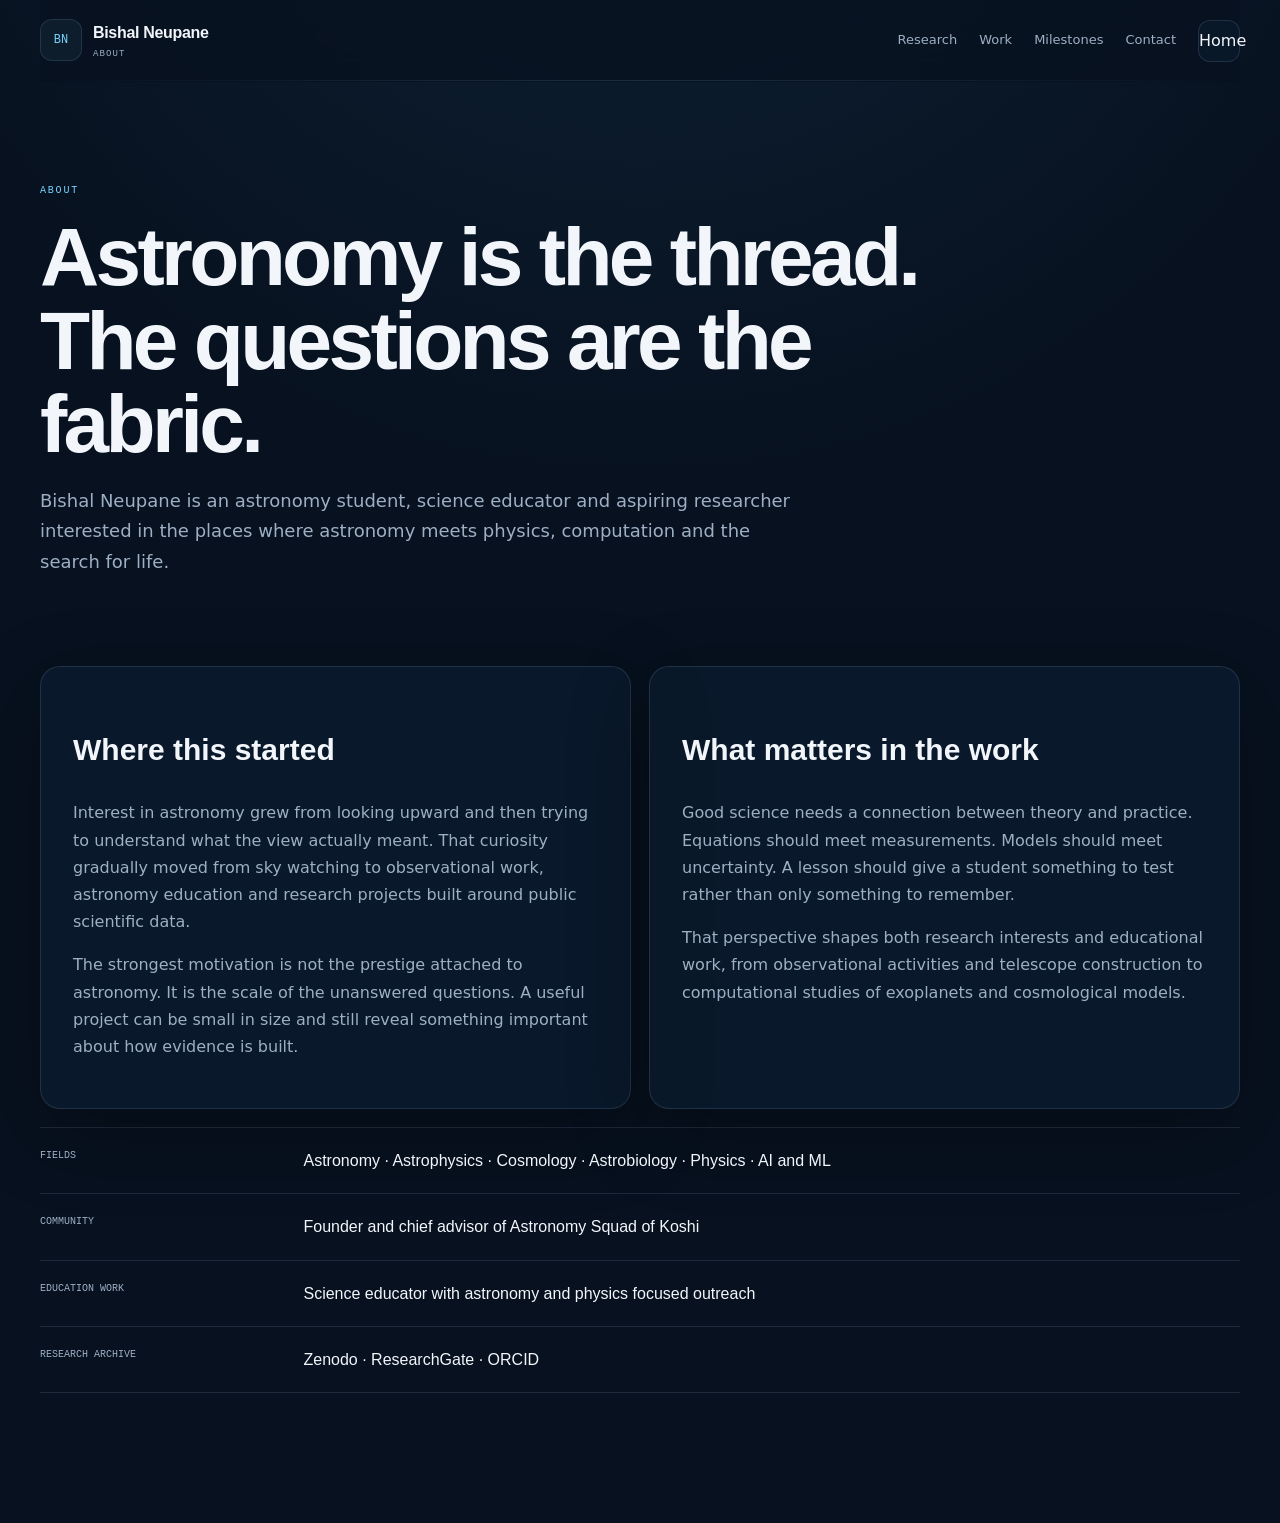
==== pages/about.html @ c32e5a58 "Add files via upload" ====
<!doctype html>
<html lang="en">
<head>
  <meta charset="utf-8">
  <meta name="viewport" content="width=device-width, initial-scale=1">
  <meta name="description" content="About Bishal Neupane">
  <title>About | Bishal Neupane</title>
  <link rel="icon" href="../assets/favicon.svg" type="image/svg+xml">
  <link rel="stylesheet" href="../css/main.css">
</head>
<body>
  <div class="page-shell">
    <header class="site-header">
      <a class="brand" href="../index.html">
        <span class="brand-mark">BN</span>
        <span class="brand-copy"><strong>Bishal Neupane</strong><small>ABOUT</small></span>
      </a>
      <nav class="main-nav static-nav">
        <a href="../index.html#research">Research</a>
        <a href="../index.html#work">Work</a>
        <a href="../index.html#milestones">Milestones</a>
        <a href="../index.html#contact">Contact</a>
      </nav>
      <a class="theme-toggle link-button" href="../index.html">Home</a>
    </header>

    <main class="inner-page">
      <div class="inner-hero">
        <p class="eyebrow">ABOUT</p>
        <h1>Astronomy is the thread. The questions are the fabric.</h1>
        <p class="lede">Bishal Neupane is an astronomy student, science educator and aspiring researcher interested in the places where astronomy meets physics, computation and the search for life.</p>
      </div>

      <div class="prose-grid">
        <article class="prose-card">
          <h2>Where this started</h2>
          <p>Interest in astronomy grew from looking upward and then trying to understand what the view actually meant. That curiosity gradually moved from sky watching to observational work, astronomy education and research projects built around public scientific data.</p>
          <p>The strongest motivation is not the prestige attached to astronomy. It is the scale of the unanswered questions. A useful project can be small in size and still reveal something important about how evidence is built.</p>
        </article>
        <article class="prose-card">
          <h2>What matters in the work</h2>
          <p>Good science needs a connection between theory and practice. Equations should meet measurements. Models should meet uncertainty. A lesson should give a student something to test rather than only something to remember.</p>
          <p>That perspective shapes both research interests and educational work, from observational activities and telescope construction to computational studies of exoplanets and cosmological models.</p>
        </article>
      </div>

      <section class="facts-section">
        <div class="fact-line"><span>Fields</span><strong>Astronomy · Astrophysics · Cosmology · Astrobiology · Physics · AI and ML</strong></div>
        <div class="fact-line"><span>Community</span><strong>Founder and chief advisor of Astronomy Squad of Koshi</strong></div>
        <div class="fact-line"><span>Education work</span><strong>Science educator with astronomy and physics focused outreach</strong></div>
        <div class="fact-line"><span>Research archive</span><strong>Zenodo · ResearchGate · ORCID</strong></div>
      </section>
    </main>
  </div>
  <script src="../js/main.js"></script>
</body>
</html>
---- css/main.css ----
:root {
  --bg: #07111f;
  --panel: rgba(12, 27, 46, 0.74);
  --panel-solid: #0c1b2e;
  --text: #f2f6fb;
  --muted: #9eafc4;
  --line: rgba(163, 194, 228, 0.15);
  --accent: #75d5ff;
  --accent-2: #b695ff;
  --warm: #ffd58a;
  --shadow: 0 24px 80px rgba(0,0,0,.3);
  --radius: 20px;
  --max: 1200px;
}

body[data-theme="light"] {
  --bg: #eef4fa;
  --panel: rgba(255,255,255,.78);
  --panel-solid: #ffffff;
  --text: #101923;
  --muted: #5c6b7c;
  --line: rgba(34,58,84,.14);
  --accent: #1479a6;
  --accent-2: #6741bb;
  --warm: #a56300;
  --shadow: 0 24px 80px rgba(33,56,79,.12);
}

* { box-sizing: border-box; }

html { scroll-behavior: smooth; }

body {
  margin: 0;
  background: var(--bg);
  color: var(--text);
  font-family: Inter, system-ui, sans-serif;
  line-height: 1.7;
  overflow-x: hidden;
}

a { color: inherit; text-decoration: none; }

button { font: inherit; }

#cosmos {
  position: fixed;
  inset: 0;
  width: 100%;
  height: 100%;
  pointer-events: none;
  z-index: -3;
}

.noise {
  position: fixed;
  inset: 0;
  pointer-events: none;
  z-index: -2;
  opacity: .08;
  background-image: url("data:image/svg+xml,%3Csvg viewBox='0 0 180 180' xmlns='http://www.w3.org/2000/svg'%3E%3Cfilter id='n'%3E%3CfeTurbulence type='fractalNoise' baseFrequency='.9' numOctaves='2' stitchTiles='stitch'/%3E%3C/filter%3E%3Crect width='100%25' height='100%25' filter='url(%23n)' opacity='.55'/%3E%3C/svg%3E");
}

.page-shell {
  min-height: 100vh;
  background: radial-gradient(circle at 50% -20%, rgba(54,116,159,.18), transparent 42%);
}

.site-header {
  width: min(calc(100% - 40px), var(--max));
  margin: 0 auto;
  min-height: 82px;
  display: flex;
  align-items: center;
  justify-content: space-between;
  gap: 22px;
  position: sticky;
  top: 0;
  z-index: 20;
  backdrop-filter: blur(18px);
  background: color-mix(in srgb, var(--bg) 72%, transparent);
  border-bottom: 1px solid transparent;
}

.site-header:after {
  content: "";
  position: absolute;
  inset-inline: 0;
  bottom: 0;
  height: 1px;
  background: linear-gradient(90deg, transparent, var(--line), transparent);
}

.brand {
  display: inline-flex;
  align-items: center;
  gap: 11px;
  min-width: 220px;
}

.brand-mark {
  width: 42px;
  height: 42px;
  display: grid;
  place-items: center;
  border: 1px solid var(--line);
  border-radius: 12px;
  font-family: "DM Mono", monospace;
  font-size: 12px;
  color: var(--accent);
  background: rgba(117,213,255,.06);
}

.brand-copy { display: grid; gap: 1px; }

.brand-copy strong {
  font-family: "Space Grotesk", sans-serif;
  letter-spacing: -.02em;
}

.brand-copy small,
.eyebrow,
.signal-label,
.mini-card span,
.research-top,
.timeline-date,
.research-type,
.filter-button {
  font-family: "DM Mono", monospace;
}

.brand-copy small {
  color: var(--muted);
  font-size: 9px;
  letter-spacing: .12em;
}

.main-nav {
  display: flex;
  align-items: center;
  gap: 22px;
  font-size: 13px;
  color: var(--muted);
}

.main-nav a { transition: color .2s ease; }

.main-nav a:hover { color: var(--text); }

.static-nav { margin-left: auto; }

.theme-toggle,
.menu-toggle {
  width: 42px;
  height: 42px;
  border: 1px solid var(--line);
  border-radius: 12px;
  background: var(--panel);
  color: var(--text);
  cursor: pointer;
}

.menu-toggle { display: none; }

.link-button {
  display: grid;
  place-items: center;
}

.hero {
  width: min(calc(100% - 40px), var(--max));
  margin: 0 auto;
  min-height: calc(100vh - 82px);
  display: grid;
  grid-template-columns: 1.04fr .96fr;
  align-items: center;
  gap: 50px;
  padding: 70px 0 100px;
}

.section-grid { position: relative; }

.hero-copy { max-width: 730px; }

.eyebrow {
  margin: 0 0 16px;
  color: var(--accent);
  font-size: 10px;
  letter-spacing: .18em;
  text-transform: uppercase;
}

.hero h1,
.inner-hero h1,
.section-heading h2,
.contact-card h2 {
  font-family: "Space Grotesk", sans-serif;
  letter-spacing: -.045em;
  line-height: 1.02;
}

.hero h1 {
  font-size: clamp(48px, 7vw, 88px);
  max-width: 720px;
  margin: 0;
}

.hero-text {
  max-width: 640px;
  color: var(--muted);
  font-size: clamp(16px, 1.8vw, 19px);
  margin: 26px 0 30px;
}

.hero-actions {
  display: flex;
  flex-wrap: wrap;
  gap: 11px;
  margin-bottom: 44px;
}

.button {
  border: 1px solid var(--line);
  border-radius: 999px;
  min-height: 46px;
  padding: 0 18px;
  display: inline-flex;
  align-items: center;
  justify-content: center;
  transition: transform .2s ease, border-color .2s ease, background .2s ease;
}

.button:hover { transform: translateY(-2px); }

.button-primary {
  background: var(--text);
  color: var(--bg);
  border-color: var(--text);
}

.button-ghost { background: rgba(255,255,255,.03); }

.signal-row {
  display: flex;
  flex-wrap: wrap;
  gap: 30px;
}

.signal-row > div {
  display: grid;
  gap: 3px;
}

.signal-value {
  font-family: "Space Grotesk", sans-serif;
  font-size: 22px;
}

.signal-label {
  color: var(--muted);
  font-size: 9px;
  letter-spacing: .1em;
  text-transform: uppercase;
}

.hero-orbit {
  min-height: 500px;
  position: relative;
  display: grid;
  place-items: center;
  isolation: isolate;
}

.orbit {
  position: absolute;
  border: 1px solid rgba(117,213,255,.13);
  border-radius: 50%;
  transform: rotate(-18deg);
}

.orbit-a { width: 410px; height: 220px; animation: drift 18s linear infinite; }
.orbit-b { width: 520px; height: 300px; animation: driftReverse 25s linear infinite; }
.orbit-c { width: 300px; height: 300px; border-color: rgba(182,149,255,.16); animation: spin 20s linear infinite; }

.planet {
  position: absolute;
  border-radius: 50%;
  box-shadow: 0 0 60px rgba(117,213,255,.18);
}

.planet-main {
  width: 22px;
  height: 22px;
  background: radial-gradient(circle at 32% 25%, #fff, #75d5ff 30%, #2d6480 65%, #122437);
  transform: translateX(205px);
  animation: planetA 18s linear infinite;
}

.planet-small {
  width: 11px;
  height: 11px;
  background: #b695ff;
  transform: translateX(-260px);
  animation: planetB 25s linear infinite;
}

.orbit-core {
  width: 185px;
  height: 185px;
  border-radius: 50%;
  display: grid;
  place-items: center;
  align-content: center;
  gap: 7px;
  background: radial-gradient(circle at 42% 34%, rgba(255,255,255,.16), rgba(32,76,111,.24) 42%, rgba(4,14,25,.92));
  border: 1px solid rgba(143,203,240,.22);
  box-shadow: 0 0 100px rgba(45,124,171,.12), inset 0 0 70px rgba(0,0,0,.4);
}

.core-name {
  font-family: "Space Grotesk", sans-serif;
  font-size: 42px;
  letter-spacing: .04em;
}

.core-caption {
  font-family: "DM Mono", monospace;
  color: var(--muted);
  font-size: 9px;
  text-transform: uppercase;
  letter-spacing: .18em;
}

.ticker {
  overflow: hidden;
  border-block: 1px solid var(--line);
  background: rgba(255,255,255,.02);
}

.ticker-track {
  width: max-content;
  padding: 14px 0;
  display: flex;
  align-items: center;
  gap: 22px;
  color: var(--muted);
  font-family: "DM Mono", monospace;
  font-size: 10px;
  letter-spacing: .18em;
  animation: ticker 35s linear infinite;
}

.ticker-track b { color: var(--accent); }

.content-section {
  width: min(calc(100% - 40px), var(--max));
  margin: 0 auto;
  padding: 125px 0;
}

.section-heading {
  max-width: 780px;
  margin-bottom: 50px;
}

.section-heading h2,
.contact-card h2 {
  font-size: clamp(36px, 5vw, 60px);
  margin: 0 0 15px;
}

.section-heading > p:last-child,
.contact-card > div > p:last-child {
  color: var(--muted);
  max-width: 700px;
  margin: 0;
}

.about-layout {
  display: grid;
  grid-template-columns: 1.2fr .8fr;
  gap: 18px;
}

.glass-card,
.mini-card,
.research-card,
.writing-card,
.prose-card,
.contact-card,
.timeline-item,
.research-row,
.milestone-long-item {
  border: 1px solid var(--line);
  background: var(--panel);
  box-shadow: var(--shadow);
}

.glass-card {
  border-radius: var(--radius);
  padding: 35px;
}

.card-index {
  width: 34px;
  height: 34px;
  display: grid;
  place-items: center;
  border-radius: 10px;
  border: 1px solid var(--line);
  color: var(--accent);
  font-family: "DM Mono", monospace;
  margin-bottom: 50px;
}

.glass-card h3,
.research-card h3,
.writing-card h3,
.timeline-body h3,
.milestone-card h3 {
  font-family: "Space Grotesk", sans-serif;
  margin: 0;
  line-height: 1.15;
}

.glass-card h3 { font-size: 32px; margin-bottom: 16px; }

.glass-card p { color: var(--muted); }

.about-stack { display: grid; gap: 18px; }

.mini-card {
  min-height: 112px;
  border-radius: 18px;
  padding: 22px;
  display: flex;
  gap: 16px;
  align-items: flex-start;
}

.mini-icon {
  width: 38px;
  height: 38px;
  border: 1px solid var(--line);
  border-radius: 12px;
  display: grid;
  place-items: center;
  color: var(--accent);
  flex: 0 0 auto;
}

.mini-card div { display: grid; gap: 5px; }

.mini-card strong { font-family: "Space Grotesk", sans-serif; }

.mini-card span:last-child { color: var(--muted); font-size: 13px; }

.dark-band {
  width: 100%;
  padding-inline: max(20px, calc((100% - var(--max)) / 2));
  background: linear-gradient(180deg, rgba(11,25,42,.72), rgba(4,12,21,.56));
  border-block: 1px solid var(--line);
}

.research-grid {
  width: min(100%, var(--max));
  display: grid;
  grid-template-columns: repeat(3, 1fr);
  gap: 15px;
  margin: 0 auto;
}

.research-card {
  border-radius: 18px;
  padding: 25px;
  min-height: 340px;
  display: flex;
  flex-direction: column;
  transition: transform .2s ease, border-color .2s ease;
}

.research-card:hover { transform: translateY(-5px); border-color: rgba(117,213,255,.34); }

.research-top {
  display: flex;
  justify-content: space-between;
  gap: 12px;
  color: var(--muted);
  font-size: 10px;
}

.research-top em {
  color: var(--accent);
  font-style: normal;
  text-transform: uppercase;
  letter-spacing: .08em;
  text-align: right;
}

.research-card h3 { font-size: 25px; margin: 45px 0 12px; }

.research-card p { color: var(--muted); font-size: 14px; margin: 0 0 18px; }

.research-card small { color: var(--muted); font-size: 11px; margin-top: auto; }

.research-card a {
  margin-top: 22px;
  font-family: "DM Mono", monospace;
  font-size: 11px;
  color: var(--text);
}

.section-link { margin-top: 34px; text-align: right; }

.text-link { color: var(--accent); font-family: "DM Mono", monospace; font-size: 11px; }

.timeline {
  position: relative;
  max-width: 900px;
  margin-left: 40px;
}

.timeline:before {
  content: "";
  position: absolute;
  left: 3px;
  top: 7px;
  bottom: 7px;
  width: 1px;
  background: linear-gradient(var(--accent), rgba(117,213,255,.08));
}

.timeline-item {
  position: relative;
  border: 0;
  border-bottom: 1px solid var(--line);
  background: transparent;
  box-shadow: none;
  padding: 0 0 44px 42px;
  margin-bottom: 44px;
}

.timeline-dot {
  position: absolute;
  top: 5px;
  left: -2px;
  width: 11px;
  height: 11px;
  border: 2px solid var(--accent);
  background: var(--bg);
  border-radius: 50%;
  box-shadow: 0 0 0 6px rgba(117,213,255,.07);
}

.timeline-date {
  color: var(--accent);
  text-transform: uppercase;
  font-size: 10px;
  letter-spacing: .08em;
  margin-bottom: 8px;
}

.timeline-body h3 { font-size: 28px; }

.timeline-org {
  font-family: "DM Mono", monospace;
  font-size: 11px;
  color: var(--muted);
}

.timeline-body p:last-child { color: var(--muted); max-width: 760px; }

.milestone-band {
  padding-top: 105px;
  padding-bottom: 105px;
}

.milestone-header {
  display: flex;
  justify-content: space-between;
  align-items: end;
  gap: 25px;
  margin-bottom: 40px;
}

.milestone-header h2 {
  margin: 0;
  font-family: "Space Grotesk", sans-serif;
  font-size: clamp(34px, 4.7vw, 56px);
  letter-spacing: -.04em;
  line-height: 1.05;
}

.milestone-cards {
  display: grid;
  grid-template-columns: repeat(3, 1fr);
  gap: 15px;
}

.milestone-card {
  padding: 28px;
  min-height: 280px;
  border-top: 1px solid var(--accent);
  border-bottom: 1px solid var(--line);
}

.milestone-card span,
.milestone-long-item .milestone-year {
  font-family: "DM Mono", monospace;
  color: var(--accent);
  font-size: 11px;
}

.milestone-card h3 { font-size: 26px; margin: 55px 0 12px; }

.milestone-card p { color: var(--muted); }

.writing-grid {
  display: grid;
  grid-template-columns: repeat(3, 1fr);
  gap: 15px;
}

.writing-card {
  position: relative;
  min-height: 310px;
  border-radius: 18px;
  padding: 28px;
  overflow: hidden;
}

.writing-index {
  position: absolute;
  top: 18px;
  right: 20px;
  font-family: "DM Mono", monospace;
  color: rgba(117,213,255,.4);
  font-size: 12px;
}

.writing-card > span {
  display: inline-block;
  margin-top: 50px;
  color: var(--accent);
  font-family: "DM Mono", monospace;
  font-size: 10px;
  letter-spacing: .08em;
}

.writing-card h3 { font-size: 27px; margin: 14px 0 10px; }

.writing-card p { color: var(--muted); }

.writing-card a { font-family: "DM Mono", monospace; font-size: 11px; }

.contact-section { padding-bottom: 130px; }

.contact-card {
  border-radius: 24px;
  padding: 42px;
  display: grid;
  grid-template-columns: 1.35fr .65fr;
  gap: 35px;
}

.contact-links { align-self: end; }

.contact-main {
  display: inline-block;
  font-family: "Space Grotesk", sans-serif;
  font-size: clamp(22px, 3vw, 34px);
  letter-spacing: -.03em;
  border-bottom: 1px solid var(--line);
  padding-bottom: 10px;
}

.profile-links {
  display: flex;
  flex-wrap: wrap;
  gap: 12px 18px;
  margin-top: 22px;
  font-family: "DM Mono", monospace;
  font-size: 10px;
  color: var(--muted);
}

.site-footer {
  width: min(calc(100% - 40px), var(--max));
  margin: 0 auto;
  border-top: 1px solid var(--line);
  padding: 26px 0 45px;
  display: flex;
  justify-content: space-between;
  gap: 20px;
  color: var(--muted);
  font-family: "DM Mono", monospace;
  font-size: 10px;
}

.inner-page {
  width: min(calc(100% - 40px), var(--max));
  margin: 0 auto;
  padding: 100px 0 130px;
}

.inner-hero { max-width: 880px; padding-bottom: 70px; }

.inner-hero h1 { font-size: clamp(48px, 7vw, 82px); margin: 0 0 20px; }

.lede { color: var(--muted); font-size: 18px; max-width: 760px; }

.prose-grid {
  display: grid;
  grid-template-columns: 1fr 1fr;
  gap: 18px;
}

.prose-card {
  border-radius: 20px;
  padding: 32px;
}

.prose-card h2 { font-family: "Space Grotesk", sans-serif; font-size: 30px; }

.prose-card p { color: var(--muted); }

.facts-section {
  margin-top: 18px;
  border-top: 1px solid var(--line);
}

.fact-line {
  display: grid;
  grid-template-columns: .26fr 1fr;
  gap: 20px;
  padding: 19px 0;
  border-bottom: 1px solid var(--line);
}

.fact-line span {
  color: var(--muted);
  font-family: "DM Mono", monospace;
  font-size: 10px;
  text-transform: uppercase;
}

.fact-line strong { font-family: "Space Grotesk", sans-serif; font-weight: 500; }

.filter-row {
  display: flex;
  flex-wrap: wrap;
  gap: 8px;
  margin-bottom: 28px;
}

.filter-button {
  border: 1px solid var(--line);
  color: var(--muted);
  background: transparent;
  padding: 10px 13px;
  border-radius: 999px;
  cursor: pointer;
  font-size: 10px;
}

.filter-button.active,
.filter-button:hover {
  color: var(--bg);
  background: var(--text);
}

.research-list { display: grid; gap: 12px; }

.research-row {
  border-radius: 18px;
  padding: 25px;
  display: grid;
  grid-template-columns: 58px 1fr 48px;
  gap: 20px;
  align-items: start;
}

.research-row-number {
  color: var(--accent);
  font-family: "DM Mono", monospace;
  font-size: 11px;
}

.research-row-main h2 {
  font-family: "Space Grotesk", sans-serif;
  margin: 7px 0 8px;
  font-size: clamp(25px, 3vw, 39px);
  letter-spacing: -.03em;
}

.research-row-main p { color: var(--muted); margin: 0 0 11px; }

.research-row-main small { color: var(--muted); font-size: 11px; }

.round-link {
  width: 42px;
  height: 42px;
  display: grid;
  place-items: center;
  border: 1px solid var(--line);
  border-radius: 50%;
  color: var(--accent);
}

.milestone-long { position: relative; }

.milestone-long:before {
  content: "";
  position: absolute;
  left: 92px;
  top: 0;
  bottom: 0;
  width: 1px;
  background: linear-gradient(var(--accent), rgba(117,213,255,.05));
}

.milestone-long-item {
  border-radius: 18px;
  padding: 25px;
  display: grid;
  grid-template-columns: 70px 44px 1fr;
  gap: 20px;
  margin-bottom: 14px;
}

.milestone-long-item .milestone-year { padding-top: 6px; }

.milestone-node {
  position: relative;
  width: 35px;
  height: 35px;
  display: grid;
  place-items: center;
  z-index: 2;
  border: 1px solid var(--accent);
  border-radius: 50%;
  background: var(--panel-solid);
  color: var(--accent);
  font-family: "DM Mono", monospace;
  font-size: 9px;
}

.milestone-long-copy h2 {
  margin: 0;
  font-family: "Space Grotesk", sans-serif;
  font-size: 30px;
}

.milestone-long-copy p { color: var(--muted); margin-bottom: 0; }

.error-page {
  min-height: 100vh;
  width: min(calc(100% - 40px), 680px);
  margin: 0 auto;
  display: grid;
  place-items: center;
  align-content: center;
  text-align: center;
  gap: 8px;
}

.error-orbit {
  width: 210px;
  height: 210px;
  border: 1px solid var(--line);
  border-radius: 50%;
  display: grid;
  place-items: center;
  margin-bottom: 30px;
  box-shadow: 0 0 110px rgba(117,213,255,.08);
}

.error-orbit span { font-family: "DM Mono", monospace; color: var(--accent); }

.error-page h1 {
  font-family: "Space Grotesk", sans-serif;
  font-size: clamp(42px, 6vw, 68px);
  letter-spacing: -.04em;
  line-height: 1.05;
  margin: 0;
}

.error-page p:not(.eyebrow) { color: var(--muted); margin-bottom: 22px; }

.reveal {
  opacity: 0;
  transform: translateY(20px);
  transition: opacity .75s ease, transform .75s ease;
  transition-delay: var(--delay, 0ms);
}

.reveal.is-visible {
  opacity: 1;
  transform: none;
}

@keyframes drift {
  from { transform: rotate(-18deg) rotate(0deg); }
  to { transform: rotate(-18deg) rotate(360deg); }
}

@keyframes driftReverse {
  from { transform: rotate(18deg) rotate(360deg); }
  to { transform: rotate(18deg) rotate(0deg); }
}

@keyframes spin {
  from { transform: rotate(0deg); }
  to { transform: rotate(360deg); }
}

@keyframes planetA {
  from { transform: rotate(0deg) translateX(205px) rotate(0deg); }
  to { transform: rotate(360deg) translateX(205px) rotate(-360deg); }
}

@keyframes planetB {
  from { transform: rotate(0deg) translateX(-260px) rotate(0deg); }
  to { transform: rotate(-360deg) translateX(-260px) rotate(360deg); }
}

@keyframes ticker {
  to { transform: translateX(-50%); }
}

@media (max-width: 980px) {
  .hero { grid-template-columns: 1fr; }
  .hero-orbit { min-height: 380px; order: -1; }
  .research-grid,
  .milestone-cards,
  .writing-grid { grid-template-columns: 1fr 1fr; }
  .about-layout,
  .prose-grid,
  .contact-card { grid-template-columns: 1fr; }
  .contact-links { align-self: start; }
}

@media (max-width: 740px) {
  .site-header { width: min(calc(100% - 24px), var(--max)); min-height: 72px; }
  .brand { min-width: auto; }
  .brand-copy small { display: none; }
  .main-nav {
    display: none;
    position: absolute;
    top: 72px;
    left: 0;
    right: 0;
    background: var(--panel-solid);
    border: 1px solid var(--line);
    padding: 15px;
    border-radius: 16px;
    flex-direction: column;
    align-items: stretch;
  }
  .main-nav.open { display: flex; }
  .menu-toggle { display: block; margin-left: auto; }
  .theme-toggle { display: none; }
  .hero,
  .content-section,
  .inner-page,
  .site-footer { width: min(calc(100% - 24px), var(--max)); }
  .hero { padding-top: 50px; }
  .hero h1 { font-size: clamp(44px, 15vw, 70px); }
  .hero-orbit { min-height: 330px; transform: scale(.78); }
  .content-section,
  .inner-page { padding-top: 86px; padding-bottom: 90px; }
  .research-grid,
  .milestone-cards,
  .writing-grid { grid-template-columns: 1fr; }
  .glass-card { padding: 26px; }
  .timeline { margin-left: 12px; }
  .timeline-item { padding-left: 28px; }
  .milestone-header { align-items: flex-start; flex-direction: column; }
  .contact-card { padding: 28px; }
  .research-row { grid-template-columns: 34px 1fr; }
  .round-link { grid-column: 2; }
  .milestone-long:before { left: 76px; }
  .milestone-long-item { grid-template-columns: 55px 36px 1fr; gap: 12px; }
  .fact-line { grid-template-columns: 1fr; gap: 4px; }
}

@media (prefers-reduced-motion: reduce) {
  html { scroll-behavior: auto; }
  *, *:before, *:after { animation-duration: .001ms !important; animation-iteration-count: 1 !important; transition-duration: .001ms !important; }
}
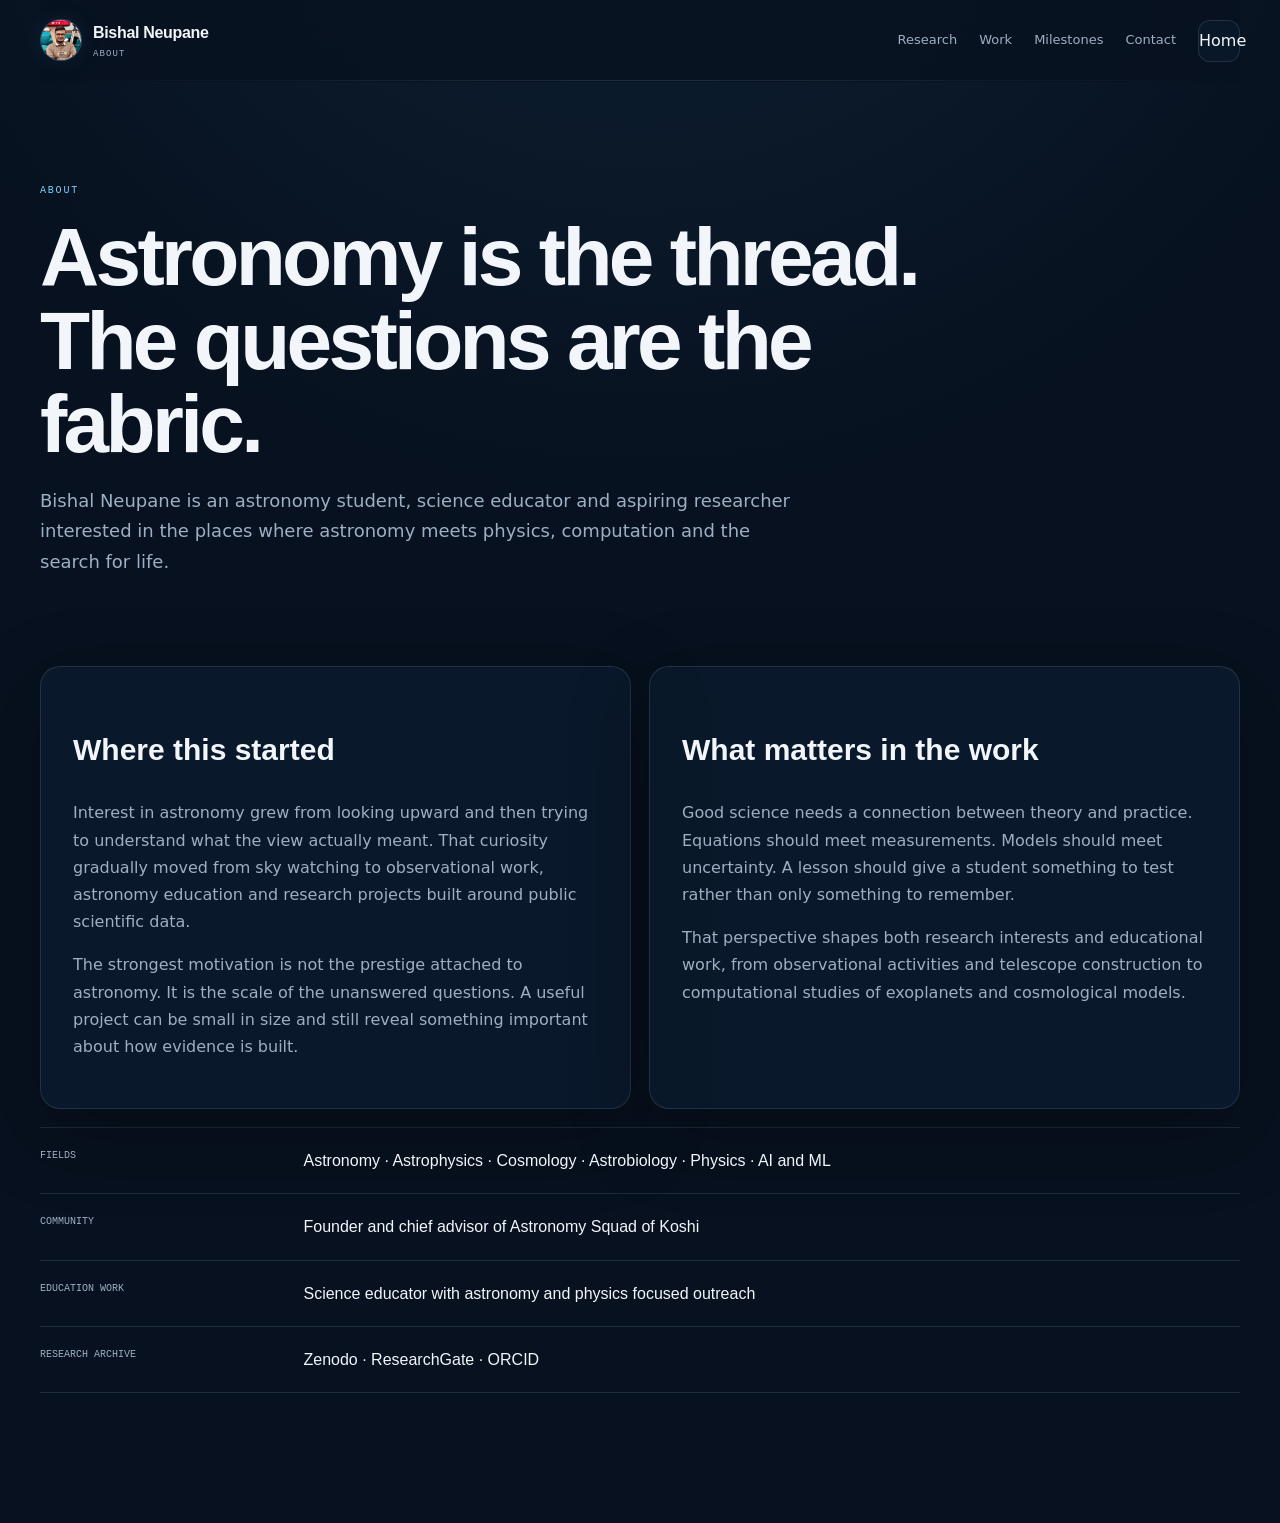
==== commit f52279d1: "Add and replace previous" ====
--- a/pages/about.html
+++ b/pages/about.html
@@ -12,7 +12,7 @@
   <div class="page-shell">
     <header class="site-header">
       <a class="brand" href="../index.html">
-        <span class="brand-mark">BN</span>
+        <span class="brand-mark brand-photo"><img src="../assets/img/bishal-profile.jpg" alt="Bishal Neupane"></span>
         <span class="brand-copy"><strong>Bishal Neupane</strong><small>ABOUT</small></span>
       </a>
       <nav class="main-nav static-nav">
--- a/css/main.css
+++ b/css/main.css
@@ -109,6 +109,22 @@
   font-size: 12px;
   color: var(--accent);
   background: rgba(117,213,255,.06);
+  overflow: hidden;
+  flex: 0 0 auto;
+}
+
+.brand-photo {
+  border-radius: 50%;
+  border-color: rgba(117,213,255,.28);
+  box-shadow: 0 0 24px rgba(117,213,255,.08);
+}
+
+.brand-photo img {
+  width: 100%;
+  height: 100%;
+  object-fit: cover;
+  object-position: 50% 25%;
+  display: block;
 }
 
 .brand-copy { display: grid; gap: 1px; }
